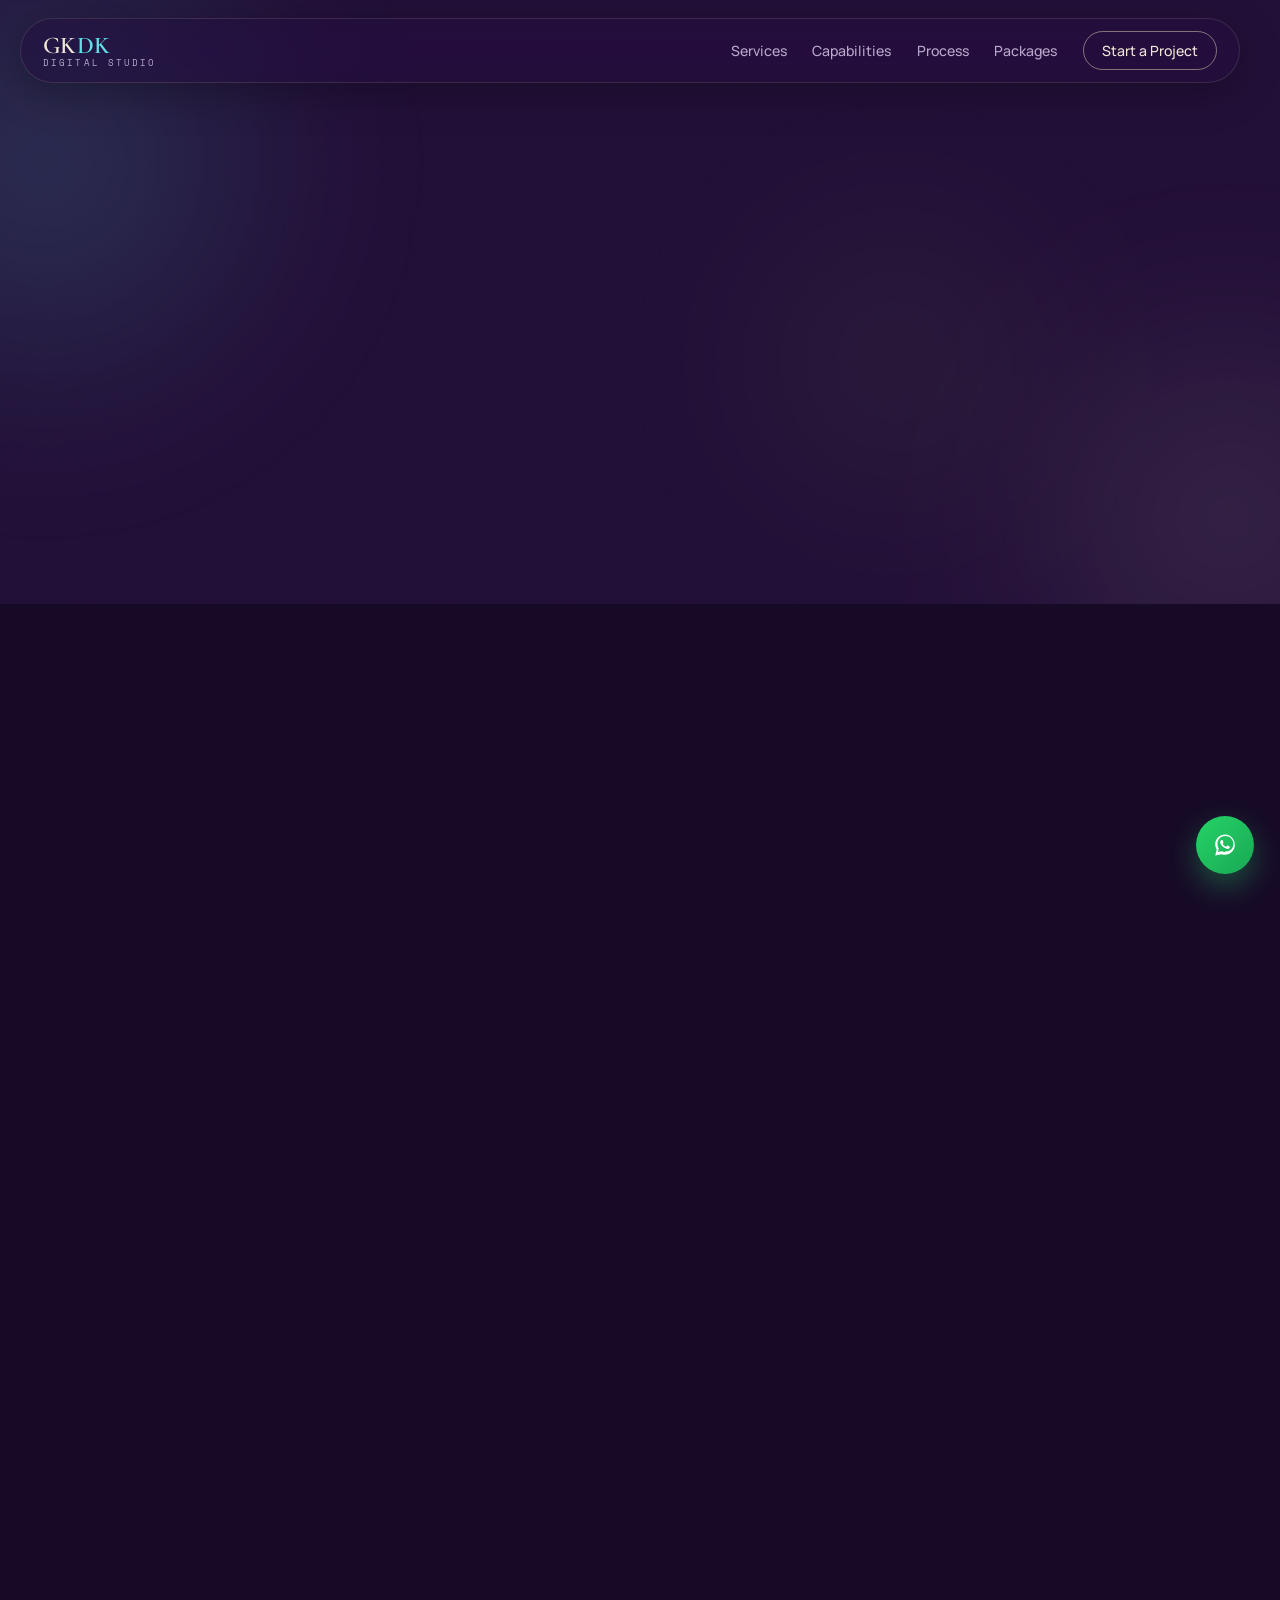
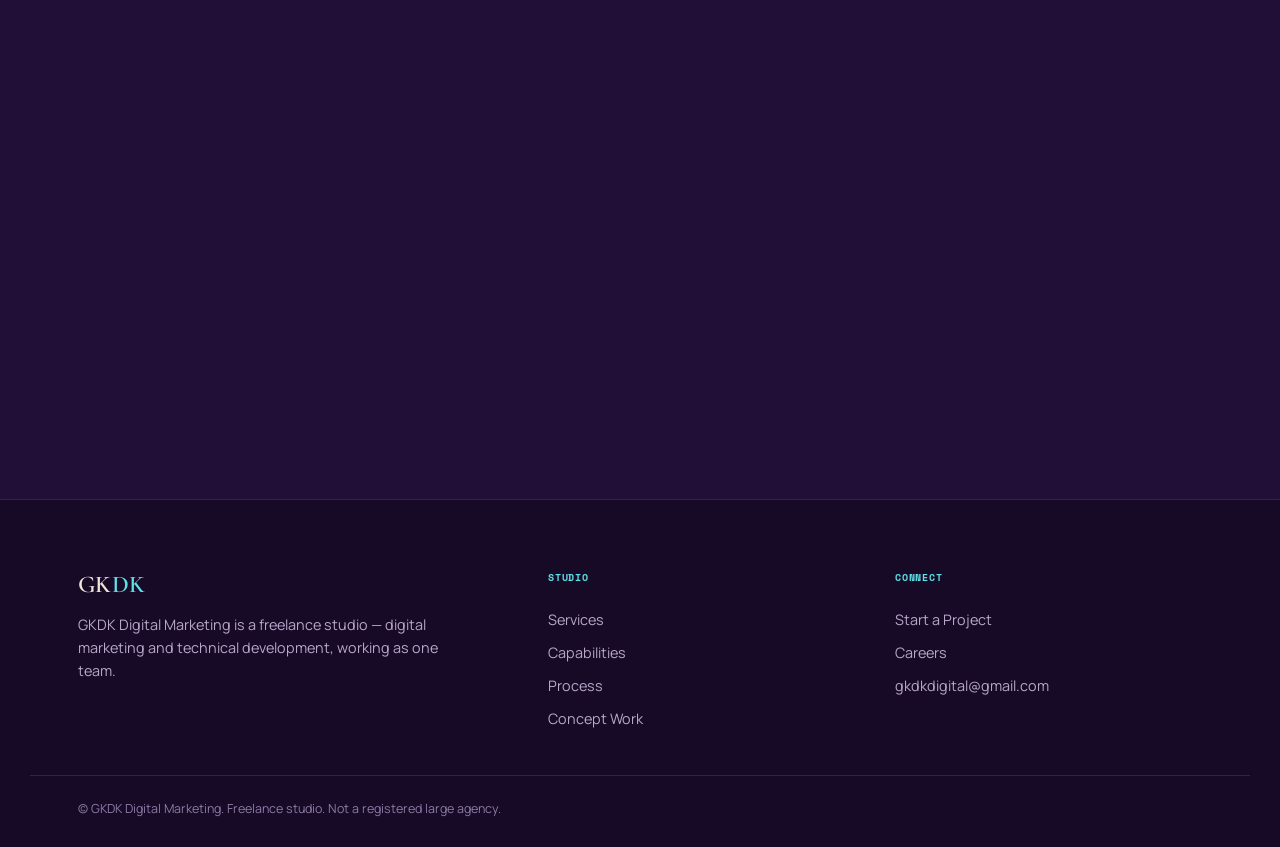
==== opportunities.html @ 2aba9e7b "Create opportunities.html" ====
<!DOCTYPE html>
<html lang="en">
<head>
<meta charset="UTF-8">
<meta name="viewport" content="width=device-width, initial-scale=1.0">
<title>Careers Page - GKDK Digital Marketing</title>
<meta name="description" content="Open collaborations at GKDK Digital Marketing — a small freelance studio working across digital marketing, web development and mobile app creation.">
<link rel="preconnect" href="https://fonts.googleapis.com">
<link rel="preconnect" href="https://fonts.gstatic.com" crossorigin>
<link href="https://fonts.googleapis.com/css2?family=Cormorant+Garamond:ital,wght@0,400;0,500;0,600;1,500&family=Manrope:wght@400;500;600;700;800&family=Space+Mono:wght@400;700&display=swap" rel="stylesheet">
<link rel="stylesheet" href="./styles.css">
</head>
<body>

<div class="noise-layer" aria-hidden="true"></div>
<div class="mouse-glow" id="mouseGlow" aria-hidden="true"></div>

<!-- ============ HEADER / NAV ============ -->
<header class="site-header" id="siteHeader">
  <nav class="navbar glass" aria-label="Primary">
    <a href="../index.html" class="brand">
      <span class="brand-mark">GK<span class="brand-mark-accent">DK</span></span>
      <span class="brand-sub">DIGITAL STUDIO</span>
    </a>

    <button class="nav-toggle" id="navToggle" aria-expanded="false" aria-controls="navMenu" aria-label="Toggle menu">
      <span></span><span></span><span></span>
    </button>

    <div class="nav-menu" id="navMenu">
      <a href="C:\Users\sudha\Downloads\files\index.html#pillars" class="nav-link">Services</a>
      <a href="C:\Users\sudha\Downloads\files\index.html#matrix" class="nav-link">Capabilities</a>
      <a href="C:\Users\sudha\Downloads\files\index.html#process" class="nav-link">Process</a>
      <a href="C:\Users\sudha\Downloads\files\index.html#packages" class="nav-link">Packages</a>
      <a href="C:\Users\sudha\Downloads\files\index.html#contact" class="nav-link nav-cta">Start a Project</a>
    </div>
  </nav>
</header>

<main id="top">

  <!-- ============ CAREERS HERO ============ -->
  <section class="careers-hero">
    <div class="aurora" aria-hidden="true">
      <span class="aurora-blob a1"></span>
      <span class="aurora-blob a2"></span>
      <span class="aurora-blob a3"></span>
    </div>

    <div class="container careers-hero-inner reveal">
      <p class="eyebrow mono">CAREERS AT GKDK</p>
      <h1 class="careers-title">Build with us, <em>not for us</em>.</h1>
      <p class="careers-sub">
        GKDK is a small, two-person freelance studio — and we're looking for a few more people who care about doing good work, not job titles. Most collaborations here are freelance, remote-friendly, and project-based rather than large-team corporate roles. If that sounds like your pace, take a look below.
      </p>
      <div class="careers-tags">
        <span class="tag">Remote-friendly</span>
        <span class="tag">Freelance &amp; project-based</span>
        <span class="tag">Direct access to founders</span>
        <span class="tag">Small team, real ownership</span>
      </div>
    </div>
  </section>

  <!-- ============ OPEN ROLES ============ -->
  <section class="jobs" id="jobs">
    <div class="container">
      <div class="section-head reveal">
        <p class="eyebrow mono">OPEN ROLES</p>
        <h2 class="section-title">Current opportunities.</h2>
        <p class="section-desc">These are collaborations we're actively open to right now. Roles are flexible in scope — tell us where you're strongest when you apply.</p>
      </div>

      <div class="job-grid">

        <article class="job-card card-spotlight reveal">
          <div class="job-card-head">
            <h3>Digital Marketing Executive</h3>
            <span class="job-badge mono">FREELANCE · REMOTE</span>
          </div>
          <p class="job-desc">Support client campaigns across social, search and content — helping local businesses build visibility and generate enquiries.</p>
          <ul class="job-resp">
            <li>Plan and schedule social content calendars</li>
            <li>Assist with Meta &amp; Google ad campaign setup</li>
            <li>Track performance and report on key metrics</li>
            <li>Coordinate with the dev side on landing pages</li>
          </ul>
          <a href="https://forms.gle/FxfsfLztvwQ5PxLY8" target="_blank" rel="noopener" class="btn btn-primary job-apply">Apply Now</a>
        </article>

        <article class="job-card card-spotlight reveal" style="--delay:60ms">
          <div class="job-card-head">
            <h3>Performance Ads Specialist</h3>
            <span class="job-badge mono">FREELANCE · PART-TIME</span>
          </div>
          <p class="job-desc">Own paid acquisition for client projects — Meta and Google Ads — with a focus on cost-efficient, enquiry-driven results.</p>
          <ul class="job-resp">
            <li>Build and optimize ad campaigns end to end</li>
            <li>Manage budgets and bidding strategy</li>
            <li>A/B test creatives and audiences</li>
            <li>Report performance in plain, honest terms</li>
          </ul>
          <a href="https://forms.gle/FxfsfLztvwQ5PxLY8" target="_blank" rel="noopener" class="btn btn-primary job-apply">Apply Now</a>
        </article>

        <article class="job-card card-spotlight reveal" style="--delay:120ms">
          <div class="job-card-head">
            <h3>SEO Specialist</h3>
            <span class="job-badge mono">FREELANCE · REMOTE</span>
          </div>
          <p class="job-desc">Help client websites get found — technical SEO, on-page structure and local search visibility for small businesses.</p>
          <ul class="job-resp">
            <li>Run technical &amp; on-page SEO audits</li>
            <li>Keyword research and content mapping</li>
            <li>Local SEO &amp; Google Business optimization</li>
            <li>Work with devs to fix technical SEO issues</li>
          </ul>
          <a href="https://forms.gle/FxfsfLztvwQ5PxLY8" target="_blank" rel="noopener" class="btn btn-primary job-apply">Apply Now</a>
        </article>

        <article class="job-card card-spotlight reveal">
          <div class="job-card-head">
            <h3>Content &amp; Copywriter</h3>
            <span class="job-badge mono">FREELANCE · PROJECT-BASED</span>
          </div>
          <p class="job-desc">Write website copy, ad copy and social content that sounds like a real business, not a template.</p>
          <ul class="job-resp">
            <li>Draft website and landing page copy</li>
            <li>Write ad and social captions</li>
            <li>Adapt tone across different client brands</li>
            <li>Collaborate on messaging and positioning</li>
          </ul>
          <a href="https://forms.gle/FxfsfLztvwQ5PxLY8" target="_blank" rel="noopener" class="btn btn-primary job-apply">Apply Now</a>
        </article>

        <article class="job-card card-spotlight reveal" style="--delay:60ms">
          <div class="job-card-head">
            <h3>Frontend Developer</h3>
            <span class="job-badge mono">FREELANCE · REMOTE</span>
          </div>
          <p class="job-desc">Build clean, fast, well-structured interfaces for client websites and web apps — from static sites to React-based builds.</p>
          <ul class="job-resp">
            <li>Build responsive UI in HTML, CSS &amp; JavaScript</li>
            <li>Work with React on larger web-app projects</li>
            <li>Turn design direction into pixel-accurate builds</li>
            <li>Optimize for performance and accessibility</li>
          </ul>
          <a href="https://forms.gle/FxfsfLztvwQ5PxLY8" target="_blank" rel="noopener" class="btn btn-primary job-apply">Apply Now</a>
        </article>

        <article class="job-card card-spotlight reveal" style="--delay:120ms">
          <div class="job-card-head">
            <h3>Backend Developer</h3>
            <span class="job-badge mono">FREELANCE · REMOTE</span>
          </div>
          <p class="job-desc">Build the systems behind client web apps — APIs, databases and the logic that makes a site more than a brochure.</p>
          <ul class="job-resp">
            <li>Design and build REST APIs (Node.js)</li>
            <li>Model and manage databases</li>
            <li>Implement authentication &amp; admin panels</li>
            <li>Integrate third-party services</li>
          </ul>
          <a href="https://forms.gle/FxfsfLztvwQ5PxLY8" target="_blank" rel="noopener" class="btn btn-primary job-apply">Apply Now</a>
        </article>

        <article class="job-card card-spotlight reveal">
          <div class="job-card-head">
            <h3>Mobile App Developer</h3>
            <span class="job-badge mono">FREELANCE · PROJECT-BASED</span>
          </div>
          <p class="job-desc">Build Android and cross-platform mobile apps for client projects — booking, ordering and service-based apps.</p>
          <ul class="job-resp">
            <li>Build cross-platform or native Android apps</li>
            <li>Implement clean, minimal-tap UI flows</li>
            <li>Integrate backend APIs into mobile apps</li>
            <li>Prepare builds for Play Store submission</li>
          </ul>
          <a href="https://forms.gle/FxfsfLztvwQ5PxLY8" target="_blank" rel="noopener" class="btn btn-primary job-apply">Apply Now</a>
        </article>

        <article class="job-card card-spotlight reveal" style="--delay:60ms">
          <div class="job-card-head">
            <h3>UI/UX Designer</h3>
            <span class="job-badge mono">FREELANCE · REMOTE</span>
          </div>
          <p class="job-desc">Shape the look and feel of client websites, web apps and mobile apps before a single line of production code is written.</p>
          <ul class="job-resp">
            <li>Design wireframes and high-fidelity UI</li>
            <li>Build simple design systems per client</li>
            <li>Design for web and mobile consistently</li>
            <li>Hand off clean, dev-ready designs</li>
          </ul>
          <a href="https://forms.gle/FxfsfLztvwQ5PxLY8" target="_blank" rel="noopener" class="btn btn-primary job-apply">Apply Now</a>
        </article>

        <article class="job-card card-spotlight reveal" style="--delay:120ms">
          <div class="job-card-head">
            <h3>Video &amp; Reels Editor</h3>
            <span class="job-badge mono">FREELANCE · PART-TIME</span>
          </div>
          <p class="job-desc">Edit short-form video content for client social pages — reels, ad creatives and promotional clips.</p>
          <ul class="job-resp">
            <li>Edit short-form video for social &amp; ads</li>
            <li>Add captions, motion text and pacing</li>
            <li>Work from raw footage or stock assets</li>
            <li>Turn around edits on a project timeline</li>
          </ul>
          <a href="https://forms.gle/FxfsfLztvwQ5PxLY8" target="_blank" rel="noopener" class="btn btn-primary job-apply">Apply Now</a>
        </article>

        <article class="job-card card-spotlight reveal">
          <div class="job-card-head">
            <h3>General Collaborator / Intern</h3>
            <span class="job-badge mono">INTERNSHIP · FLEXIBLE</span>
          </div>
          <p class="job-desc">Not sure exactly where you fit? If you're early in your career and want real project exposure across marketing or development, we're open to a conversation.</p>
          <ul class="job-resp">
            <li>Assist across marketing or dev tasks</li>
            <li>Learn the full project lifecycle, start to launch</li>
            <li>Direct mentorship from both founders</li>
            <li>Flexible hours around your availability</li>
          </ul>
          <a href="https://forms.gle/FxfsfLztvwQ5PxLY8" target="_blank" rel="noopener" class="btn btn-primary job-apply">Apply Now</a>
        </article>

      </div>
    </div>
  </section>

  <!-- ============ WHY GKDK ============ -->
  <section class="why-gkdk">
    <div class="container why-gkdk-inner reveal">
      <p class="eyebrow mono">WHY WORK WITH US</p>
      <h2 class="section-title">No layers, no politics — just the work.</h2>
      <div class="why-grid">
        <div class="why-item">
          <span class="why-num mono">01</span>
          <p>You'll work directly with the two people who run GKDK — not a manager relaying feedback from someone else.</p>
        </div>
        <div class="why-item">
          <span class="why-num mono">02</span>
          <p>We're small and selective by choice, so every collaborator gets real ownership over their part of a project.</p>
        </div>
        <div class="why-item">
          <span class="why-num mono">03</span>
          <p>Most roles are freelance and remote-friendly — work around your schedule, not a fixed desk.</p>
        </div>
      </div>
    </div>
  </section>

</main>

<!-- ============ FOOTER ============ -->
<footer class="site-footer">
  <div class="container footer-grid">
    <div class="footer-brand">
      <span class="brand-mark">GK<span class="brand-mark-accent">DK</span></span>
      <p>GKDK Digital Marketing is a freelance studio — digital marketing and technical development, working as one team.</p>
    </div>
    <div class="footer-links">
      <h4 class="mono">STUDIO</h4>
      <a href="C:\Users\sudha\Downloads\files\index.html#pillars">Services</a>
      <a href="C:\Users\sudha\Downloads\files\index.html#matrix">Capabilities</a>
      <a href="C:\Users\sudha\Downloads\files\index.html#process">Process</a>
      <a href="C:\Users\sudha\Downloads\files\index.html#concept">Concept Work</a>
    </div>
    <div class="footer-links">
      <h4 class="mono">CONNECT</h4>
      <a href="C:\Users\sudha\Downloads\files\index.html#contact">Start a Project</a>
      <a href="opportunities.html">Careers</a>
      <a href="mailto:gkdkdigital@gmail.com">gkdkdigital@gmail.com</a>
    </div>
  </div>
  <div class="container footer-bottom">
    <p>© <span id="year"></span> GKDK Digital Marketing. Freelance studio. Not a registered large agency.</p>
  </div>
</footer>

<!-- ============ FLOATING WHATSAPP BUTTON ============ -->
<a href="https://wa.me/917708707423?text=Hi%20GKDK%2C%20I%27d%20like%20to%20ask%20about%20a%20role."
   class="whatsapp-float" target="_blank" rel="noopener" aria-label="Chat on WhatsApp">
  <svg viewBox="0 0 32 32" width="26" height="26" aria-hidden="true">
    <path fill="currentColor" d="M16.02 3C9.4 3 4 8.36 4 14.94c0 2.35.66 4.53 1.8 6.4L4 29l7.86-1.75a12.1 12.1 0 0 0 4.16.74h.01c6.62 0 12.02-5.36 12.02-11.95C28.05 8.36 22.65 3 16.02 3zm0 21.8c-1.34 0-2.65-.34-3.8-.98l-.27-.16-4.66 1.04 1.05-4.53-.18-.28a9.7 9.7 0 0 1-1.5-5.15c0-5.36 4.4-9.72 9.83-9.72 5.42 0 9.83 4.36 9.83 9.72 0 5.37-4.41 9.72-9.9 9.06z"/>
    <path fill="currentColor" d="M21.2 17.53c-.29-.15-1.7-.83-1.96-.93-.26-.1-.45-.15-.64.15-.19.29-.74.93-.9 1.12-.17.19-.33.21-.62.07-.29-.15-1.22-.45-2.32-1.43-.86-.76-1.44-1.71-1.61-2-.17-.29-.02-.45.13-.6.13-.13.29-.34.44-.51.15-.17.19-.29.29-.48.1-.19.05-.36-.02-.51-.07-.15-.64-1.54-.88-2.11-.23-.55-.47-.48-.64-.49h-.55c-.19 0-.51.07-.78.36-.26.29-1.02 1-1.02 2.44s1.05 2.83 1.2 3.03c.15.19 2.06 3.15 5 4.42.7.3 1.25.48 1.68.62.7.22 1.34.19 1.84.11.56-.08 1.7-.7 1.94-1.37.24-.67.24-1.25.17-1.37-.07-.12-.26-.19-.55-.34z"/>
  </svg>
</a>

<script src="C:\Users\sudha\Downloads\files\script.js"></script>
</body>
</html>
---- styles.css ----
/* ============================================================
   GKDK DIGITAL MARKETING — DESIGN TOKENS
   Base:   Haiti navy   #220F38
   Accent: White-gold   #D9C4A9
   Signal: Cyan / Lime  — used sparingly for technical emphasis
   Type:   Cormorant Garamond (display) / Manrope (body) / Space Mono (labels)
   ============================================================ */

:root{
  --navy:        #220F38;
  --navy-deep:   #170A27;
  --navy-raise:  #2C1548;
  --navy-line:   rgba(217, 196, 169, 0.14);

  --gold:        #D9C4A9;
  --gold-soft:   #EFE6D8;
  --gold-dim:    rgba(217, 196, 169, 0.55);

  --cyan:        #5FE1E8;
  --lime:        #C6F24E;

  --ink:         #F3EEF5;
  --muted:       #B7A8C9;
  --muted-dim:   #8b7ba3;

  --font-display: 'Cormorant Garamond', 'Times New Roman', serif;
  --font-body: 'Manrope', -apple-system, sans-serif;
  --font-mono: 'Space Mono', 'Courier New', monospace;

  --container: 1220px;
  --radius: 14px;
  --ease: cubic-bezier(.22,1,.36,1);
}

*,*::before,*::after{ box-sizing: border-box; }
html{ scroll-behavior: smooth; }

html,body{
  margin:0;
  padding:0;
  background: var(--navy);
  color: var(--ink);
  font-family: var(--font-body);
  overflow-x: hidden;
  -webkit-font-smoothing: antialiased;
}

body{ position: relative; }

::selection{ background: var(--gold); color: var(--navy-deep); }

a{ color: inherit; text-decoration: none; }
ul{ list-style: none; margin:0; padding:0; }
img{ max-width:100%; display:block; }

.mono{ font-family: var(--font-mono); letter-spacing: 0.08em; }

.container{
  max-width: var(--container);
  margin: 0 auto;
  padding: 0 clamp(20px, 5vw, 48px);
}

:focus-visible{
  outline: 2px solid var(--cyan);
  outline-offset: 3px;
}

@media (prefers-reduced-motion: reduce){
  *{ animation-duration: 0.001ms !important; animation-iteration-count: 1 !important; transition-duration: 0.001ms !important; scroll-behavior: auto !important; }
}

/* ============================================================
   AMBIENT LAYERS — noise + mouse glow
   ============================================================ */

.noise-layer{
  position: fixed; inset: 0;
  z-index: 2;
  pointer-events: none;
  opacity: 0.045;
  mix-blend-mode: overlay;
  background-image: url("data:image/svg+xml;utf8,<svg xmlns='http://www.w3.org/2000/svg' width='120' height='120'><filter id='n'><feTurbulence type='fractalNoise' baseFrequency='0.9' numOctaves='2' stitchTiles='stitch'/></filter><rect width='100%25' height='100%25' filter='url(%23n)'/></svg>");
  background-repeat: repeat;
}

.mouse-glow{
  position: fixed;
  top: 0; left: 0;
  width: 560px; height: 560px;
  border-radius: 50%;
  pointer-events: none;
  z-index: 1;
  transform: translate(-50%,-50%);
  background: radial-gradient(circle, rgba(217,196,169,0.10) 0%, rgba(95,225,232,0.05) 45%, transparent 72%);
  transition: opacity .4s ease;
  opacity: 0;
}
.mouse-glow.active{ opacity: 1; }

/* ============================================================
   SCROLL REVEAL
   ============================================================ */

.reveal{
  opacity: 0;
  transform: translateY(28px);
  transition: opacity .9s var(--ease), transform .9s var(--ease);
  transition-delay: var(--delay, 0ms);
}
.reveal.is-visible{
  opacity: 1;
  transform: translateY(0);
}

/* ============================================================
   HEADER / NAV
   ============================================================ */

.site-header{
  position: fixed;
  top: 0; left: 0; right: 0;
  z-index: 100;
  padding: 18px 0;
  transition: padding .3s var(--ease);
}

.navbar{
  max-width: var(--container);
  margin: 0 auto;
  display: flex;
  align-items: center;
  justify-content: space-between;
  padding: 12px 22px;
  border-radius: 999px;
  width: calc(100% - 40px);
  margin-left: 20px; margin-right: 20px;
}

.glass{
  background: rgba(34, 15, 56, 0.55);
  backdrop-filter: blur(18px) saturate(140%);
  -webkit-backdrop-filter: blur(18px) saturate(140%);
  border: 1px solid var(--navy-line);
  box-shadow: 0 10px 40px rgba(0,0,0,0.28);
}

.site-header.scrolled .glass{
  background: rgba(23, 10, 39, 0.78);
}

.brand{ display: flex; flex-direction: column; line-height: 1.05; }
.brand-mark{
  font-family: var(--font-display);
  font-size: 1.5rem;
  font-weight: 600;
  letter-spacing: 0.02em;
  color: var(--gold-soft);
}
.brand-mark-accent{ color: var(--cyan); }
.brand-sub{
  font-family: var(--font-mono);
  font-size: 0.55rem;
  letter-spacing: 0.24em;
  color: var(--muted);
}

.nav-menu{
  display: flex;
  align-items: center;
  gap: clamp(18px, 2vw, 32px);
}

.nav-link{
  font-size: 0.88rem;
  font-weight: 500;
  color: var(--muted);
  position: relative;
  transition: color .25s ease;
}
.nav-link::after{
  content: '';
  position: absolute;
  left: 0; bottom: -6px;
  height: 1px; width: 0;
  background: var(--gold);
  transition: width .3s var(--ease);
}
.nav-link:hover{ color: var(--ink); }
.nav-link:hover::after{ width: 100%; }

.nav-cta{
  padding: 9px 18px;
  border-radius: 999px;
  border: 1px solid var(--gold-dim);
  color: var(--gold-soft);
}
.nav-cta::after{ display:none; }
.nav-cta:hover{
  background: var(--gold);
  color: var(--navy-deep);
  border-color: var(--gold);
}

.nav-toggle{
  display: none;
  flex-direction: column;
  gap: 5px;
  background: none;
  border: none;
  cursor: pointer;
  padding: 6px;
}
.nav-toggle span{
  width: 22px; height: 2px;
  background: var(--gold-soft);
  border-radius: 2px;
  transition: transform .3s ease, opacity .3s ease;
}

/* ============================================================
   HERO
   ============================================================ */

.hero{
  position: relative;
  min-height: 100vh;
  display: flex;
  flex-direction: column;
  justify-content: center;
  padding: 160px 0 80px;
  overflow: hidden;
}

.aurora{
  position: absolute; inset: -10%;
  z-index: 0;
  pointer-events: none;
}
.aurora-blob{
  position: absolute;
  border-radius: 50%;
  filter: blur(90px);
  opacity: 0.55;
  animation: drift 22s ease-in-out infinite alternate;
}
.a1{
  width: 46vw; height: 46vw;
  top: -10%; left: -8%;
  background: radial-gradient(circle, rgba(95,225,232,0.35), transparent 70%);
}
.a2{
  width: 40vw; height: 40vw;
  bottom: -15%; right: -5%;
  background: radial-gradient(circle, rgba(217,196,169,0.28), transparent 70%);
  animation-delay: -8s;
}
.a3{
  width: 32vw; height: 32vw;
  top: 30%; right: 20%;
  background: radial-gradient(circle, rgba(198,242,78,0.14), transparent 70%);
  animation-delay: -14s;
}

@keyframes drift{
  0%{ transform: translate(0,0) scale(1); }
  100%{ transform: translate(4%, 6%) scale(1.08); }
}

.hero-inner{
  position: relative;
  z-index: 2;
  display: grid;
  grid-template-columns: 1.1fr 0.9fr;
  gap: clamp(30px, 5vw, 70px);
  align-items: center;
}

.eyebrow{
  font-size: 0.72rem;
  color: var(--cyan);
  margin: 0 0 18px;
}

.hero-title{
  font-family: var(--font-display);
  font-weight: 500;
  font-size: clamp(2.6rem, 5.4vw, 4.6rem);
  line-height: 1.06;
  letter-spacing: -0.01em;
  margin: 0 0 26px;
  color: var(--ink);
}
.hero-title em{
  font-style: italic;
  color: var(--gold);
}

.hero-sub{
  font-size: clamp(1rem, 1.2vw, 1.15rem);
  line-height: 1.65;
  color: var(--muted);
  max-width: 52ch;
  margin: 0 0 34px;
}

.hero-actions{
  display: flex;
  flex-wrap: wrap;
  gap: 16px;
  margin-bottom: 26px;
}

.hero-note{
  font-size: 0.7rem;
  color: var(--muted-dim);
  letter-spacing: 0.05em;
}

/* Buttons */
.btn{
  display: inline-flex;
  align-items: center;
  justify-content: center;
  padding: 15px 30px;
  border-radius: 999px;
  font-weight: 600;
  font-size: 0.92rem;
  transition: transform .3s var(--ease), box-shadow .3s var(--ease), background .3s ease, color .3s ease, border-color .3s ease;
  border: 1px solid transparent;
  cursor: pointer;
}
.btn-primary{
  background: linear-gradient(135deg, var(--gold), #c9ad86);
  color: var(--navy-deep);
  box-shadow: 0 10px 30px rgba(217,196,169,0.18);
}
.btn-primary:hover{
  transform: translateY(-2px);
  box-shadow: 0 14px 36px rgba(217,196,169,0.3);
}
.btn-ghost{
  background: transparent;
  color: var(--ink);
  border-color: var(--navy-line);
}
.btn-ghost:hover{
  border-color: var(--cyan);
  color: var(--cyan);
  transform: translateY(-2px);
}
.btn-outline{
  background: transparent;
  color: var(--gold-soft);
  border-color: var(--gold-dim);
  width: 100%;
}
.btn-outline:hover{
  background: var(--gold);
  color: var(--navy-deep);
  border-color: var(--gold);
}
.btn-block{ width: 100%; }

/* Floating dashboard visual */
.hero-visual{ position: relative; }

.dash-panel{
  background: linear-gradient(160deg, rgba(44,21,72,0.9), rgba(23,10,39,0.9));
  border: 1px solid var(--navy-line);
  border-radius: var(--radius);
  padding: 22px 24px 26px;
  backdrop-filter: blur(10px);
  -webkit-backdrop-filter: blur(10px);
  box-shadow: 0 30px 70px rgba(0,0,0,0.45), 0 0 0 1px rgba(217,196,169,0.05);
  animation: floaty 6s ease-in-out infinite;
  max-width: 420px;
  margin-left: auto;
}

@keyframes floaty{
  0%,100%{ transform: translateY(0px) rotate(0.2deg); }
  50%{ transform: translateY(-14px) rotate(-0.2deg); }
}

.dash-head{
  display: flex;
  align-items: center;
  gap: 8px;
  margin-bottom: 18px;
  padding-bottom: 14px;
  border-bottom: 1px solid var(--navy-line);
}
.dash-dot{
  width: 8px; height: 8px;
  border-radius: 50%;
  background: var(--navy-line);
}
.dash-dot:nth-child(1){ background: #e0605f; }
.dash-dot:nth-child(2){ background: var(--gold); }
.dash-dot:nth-child(3){ background: var(--lime); }
.dash-title{
  margin-left: 8px;
  font-size: 0.68rem;
  color: var(--muted);
}

.dash-row{
  display: flex;
  justify-content: space-between;
  align-items: baseline;
  gap: 14px;
  padding: 9px 0;
  border-bottom: 1px dashed rgba(217,196,169,0.1);
}
.dash-row:last-of-type{ border-bottom: none; }
.dash-label{
  font-size: 0.62rem;
  color: var(--cyan);
  white-space: nowrap;
}
.dash-value{
  font-size: 0.78rem;
  color: var(--ink);
  text-align: right;
}

.pulse-dot{
  display: inline-block;
  width: 7px; height: 7px;
  border-radius: 50%;
  background: var(--lime);
  margin-right: 6px;
  box-shadow: 0 0 0 0 rgba(198,242,78,0.6);
  animation: pulse 2s infinite;
}
@keyframes pulse{
  0%{ box-shadow: 0 0 0 0 rgba(198,242,78,0.5); }
  70%{ box-shadow: 0 0 0 8px rgba(198,242,78,0); }
  100%{ box-shadow: 0 0 0 0 rgba(198,242,78,0); }
}

.dash-graph{ margin: 16px 0 10px; }
.dash-graph svg{ width: 100%; height: 60px; display:block; }
.graph-line{
  fill: none;
  stroke: var(--gold);
  stroke-width: 1.6;
  stroke-linecap: round;
  stroke-linejoin: round;
  filter: drop-shadow(0 0 6px rgba(217,196,169,0.4));
}

.dash-foot{
  font-size: 0.6rem;
  color: var(--muted-dim);
  letter-spacing: 0.1em;
  padding-top: 10px;
  border-top: 1px solid var(--navy-line);
}

.scroll-cue{
  position: absolute;
  bottom: 26px; left: 50%;
  transform: translateX(-50%);
  font-size: 0.6rem;
  color: var(--muted-dim);
  letter-spacing: 0.3em;
  z-index: 2;
}
.scroll-cue::after{
  content: '';
  display: block;
  width: 1px; height: 26px;
  background: linear-gradient(var(--gold), transparent);
  margin: 8px auto 0;
  animation: scrollLine 1.8s ease-in-out infinite;
}
@keyframes scrollLine{
  0%{ transform: scaleY(0); transform-origin: top; opacity: 0; }
  40%{ transform: scaleY(1); transform-origin: top; opacity: 1; }
  60%{ transform: scaleY(1); transform-origin: bottom; opacity: 1; }
  100%{ transform: scaleY(0); transform-origin: bottom; opacity: 0; }
}

/* ============================================================
   SERVICE TICKER / MARQUEE
   ============================================================ */

.ticker-wrap{
  position: relative;
  z-index: 3;
  background: var(--navy-deep);
  border-top: 1px solid var(--navy-line);
  border-bottom: 1px solid var(--navy-line);
  padding: 16px 0;
  overflow: hidden;
}

.ticker-track{
  display: inline-flex;
  align-items: center;
  gap: 20px;
  white-space: nowrap;
  animation: marquee 32s linear infinite;
  font-family: var(--font-mono);
  font-size: 0.82rem;
  letter-spacing: 0.05em;
  color: var(--gold-soft);
}
.ticker-track span{ padding: 0 4px; }
.ticker-track .dot{
  color: var(--cyan);
  font-size: 0.6rem;
}

@keyframes marquee{
  from{ transform: translateX(0); }
  to{ transform: translateX(-50%); }
}

/* ============================================================
   SHARED SECTION STYLES
   ============================================================ */

section{ position: relative; z-index: 2; padding: clamp(70px, 10vw, 130px) 0; }

.section-head{ max-width: 680px; margin-bottom: 56px; }
.section-title{
  font-family: var(--font-display);
  font-weight: 500;
  font-size: clamp(2rem, 3.6vw, 3rem);
  line-height: 1.14;
  margin: 0 0 16px;
  color: var(--ink);
}
.section-desc{
  color: var(--muted);
  font-size: 1.02rem;
  line-height: 1.6;
  max-width: 60ch;
}

/* ============================================================
   ABOUT / POSITIONING
   ============================================================ */

.about{ background: var(--navy-deep); }
.about-grid{
  display: grid;
  grid-template-columns: 0.8fr 1.2fr;
  gap: clamp(30px, 6vw, 80px);
  align-items: start;
}
.about-label{ position: sticky; top: 120px; }

.lead{
  font-size: 1.15rem;
  line-height: 1.7;
  color: var(--ink);
  margin-top: 0;
}
.about-body p{ line-height: 1.75; color: var(--muted); }

.about-tags{
  display: flex;
  flex-wrap: wrap;
  gap: 10px;
  margin-top: 28px;
}
.tag{
  font-family: var(--font-mono);
  font-size: 0.68rem;
  letter-spacing: 0.05em;
  padding: 8px 14px;
  border: 1px solid var(--navy-line);
  border-radius: 999px;
  color: var(--gold-soft);
}

/* ============================================================
   PILLARS
   ============================================================ */

.pillar-grid{
  display: grid;
  grid-template-columns: repeat(3, 1fr);
  gap: 26px;
}

.pillar-card{
  position: relative;
  padding: 34px 30px 32px;
  border-radius: var(--radius);
  border: 1px solid var(--navy-line);
  background: linear-gradient(160deg, rgba(44,21,72,0.5), rgba(34,15,56,0.2));
  overflow: hidden;
  transition: transform .4s var(--ease), border-color .4s ease;
}
.pillar-card:hover{
  transform: translateY(-6px);
  border-color: var(--gold-dim);
}

.pillar-glyph{
  width: 44px; height: 44px;
  color: var(--cyan);
  margin-bottom: 22px;
}
.pillar-glyph svg{ width: 100%; height: 100%; }

.pillar-index{
  display: block;
  font-size: 0.62rem;
  color: var(--muted-dim);
  margin-bottom: 10px;
}

.pillar-card h3{
  font-family: var(--font-display);
  font-size: 1.55rem;
  font-weight: 600;
  margin: 0 0 12px;
  color: var(--gold-soft);
}
.pillar-card p{ color: var(--muted); line-height: 1.6; margin: 0 0 20px; }

.pillar-list li{
  font-size: 0.88rem;
  color: var(--ink);
  padding: 9px 0;
  border-top: 1px solid var(--navy-line);
  display: flex;
  align-items: center;
  gap: 8px;
}
.pillar-list li::before{
  content: '';
  width: 5px; height: 5px;
  border-radius: 50%;
  background: var(--lime);
  flex-shrink: 0;
}

/* Card spotlight hover effect (mouse-tracked) */
.card-spotlight{ position: relative; }
.card-spotlight::before{
  content: '';
  position: absolute;
  inset: 0;
  border-radius: inherit;
  background: radial-gradient(280px circle at var(--mx,50%) var(--my,50%), rgba(217,196,169,0.14), transparent 60%);
  opacity: 0;
  transition: opacity .35s ease;
  pointer-events: none;
}
.card-spotlight:hover::before{ opacity: 1; }

/* ============================================================
   MATRIX
   ============================================================ */

.matrix{ background: var(--navy-deep); }

.matrix-grid{
  display: grid;
  grid-template-columns: repeat(4, 1fr);
  border: 1px solid var(--navy-line);
  border-radius: var(--radius);
  overflow: hidden;
}
.matrix-col{
  padding: 30px 26px;
  border-right: 1px solid var(--navy-line);
}
.matrix-col:last-child{ border-right: none; }
.matrix-col h4{
  font-size: 0.66rem;
  color: var(--cyan);
  margin: 0 0 18px;
  letter-spacing: 0.12em;
}
.matrix-col li{
  font-size: 0.86rem;
  color: var(--muted);
  padding: 8px 0;
  border-top: 1px solid var(--navy-line);
}
.matrix-col li:first-child{ border-top: none; }

/* ============================================================
   PROCESS
   ============================================================ */

.process-list{
  display: flex;
  flex-direction: column;
}
.process-step{
  display: grid;
  grid-template-columns: 90px 1fr;
  gap: 30px;
  padding: 28px 0;
  border-top: 1px solid var(--navy-line);
}
.process-step:last-child{ border-bottom: 1px solid var(--navy-line); }

.process-num{
  font-size: 0.95rem;
  color: var(--gold);
}
.process-body h3{
  font-family: var(--font-display);
  font-size: 1.5rem;
  margin: 0 0 8px;
  color: var(--ink);
}
.process-body p{
  color: var(--muted);
  max-width: 60ch;
  line-height: 1.65;
  margin: 0;
}

/* ============================================================
   CONCEPT WORK
   ============================================================ */

.concept{ background: var(--navy-deep); }

.concept-grid{
  display: grid;
  grid-template-columns: repeat(3, 1fr);
  gap: 26px;
}

.concept-card{
  border: 1px solid var(--navy-line);
  border-radius: var(--radius);
  overflow: hidden;
  background: rgba(44,21,72,0.3);
  transition: transform .4s var(--ease), border-color .4s ease;
}
.concept-card:hover{ transform: translateY(-6px); border-color: var(--cyan); }

.concept-thumb{
  height: 190px;
  background: linear-gradient(160deg, var(--navy-raise), var(--navy));
  padding: 16px;
  position: relative;
}
.thumb-chrome{
  display: flex;
  gap: 5px;
  margin-bottom: 14px;
}
.thumb-chrome::before, .thumb-chrome::after{
  content:'';
  width: 6px; height: 6px;
  border-radius: 50%;
  background: var(--navy-line);
}
.thumb-body{ padding: 4px; }
.thumb-line{
  height: 8px;
  border-radius: 4px;
  background: rgba(217,196,169,0.18);
  margin-bottom: 10px;
}
.w60{ width: 60%; }
.w80{ width: 80%; }
.w40{ width: 40%; }
.thumb-block{
  height: 62px;
  border-radius: 8px;
  background: linear-gradient(120deg, rgba(95,225,232,0.18), rgba(217,196,169,0.14));
  border: 1px solid var(--navy-line);
}
.thumb-grid{
  display: grid;
  grid-template-columns: repeat(2, 1fr);
  gap: 8px;
  margin-bottom: 12px;
}
.thumb-grid span{
  height: 34px;
  border-radius: 6px;
  background: rgba(198,242,78,0.12);
  border: 1px solid var(--navy-line);
}
.thumb-phone{
  width: 60px; height: 110px;
  margin: 0 auto;
  border-radius: 12px;
  border: 2px solid rgba(217,196,169,0.35);
  background: linear-gradient(160deg, rgba(95,225,232,0.15), rgba(217,196,169,0.08));
}

.concept-badge{
  display: inline-block;
  font-size: 0.56rem;
  color: var(--navy-deep);
  background: var(--gold);
  padding: 5px 12px;
  border-radius: 999px;
  margin: 18px 22px 0;
}

.concept-card h3{
  font-family: var(--font-display);
  font-size: 1.3rem;
  margin: 14px 22px 8px;
  color: var(--gold-soft);
}
.concept-card p{
  margin: 0 22px 22px;
  color: var(--muted);
  font-size: 0.9rem;
  line-height: 1.6;
}

/* ============================================================
   PACKAGES
   ============================================================ */

.package-grid{
  display: grid;
  grid-template-columns: repeat(3, 1fr);
  gap: 26px;
  align-items: stretch;
}

.package-card{
  position: relative;
  border: 1px solid var(--navy-line);
  border-radius: var(--radius);
  padding: 36px 30px;
  display: flex;
  flex-direction: column;
  background: rgba(44,21,72,0.3);
  transition: transform .4s var(--ease), border-color .4s ease;
}
.package-card:hover{ transform: translateY(-6px); }

.package-card--highlight{
  border-color: var(--gold);
  background: linear-gradient(160deg, rgba(217,196,169,0.1), rgba(44,21,72,0.4));
}

.package-flag{
  position: absolute;
  top: -12px; left: 30px;
  background: var(--gold);
  color: var(--navy-deep);
  font-size: 0.6rem;
  padding: 5px 12px;
  border-radius: 999px;
}

.package-card h3{
  font-family: var(--font-display);
  font-size: 1.7rem;
  margin: 6px 0 6px;
  color: var(--gold-soft);
}
.package-tag{
  font-size: 0.62rem;
  color: var(--cyan);
  margin: 0 0 22px;
}
.package-list{ flex: 1; margin-bottom: 26px; }
.package-list li{
  font-size: 0.9rem;
  color: var(--ink);
  padding: 10px 0;
  border-top: 1px solid var(--navy-line);
}
.package-list li:first-child{ border-top: none; }

/* ============================================================
   CONTACT
   ============================================================ */

.contact-grid{
  display: grid;
  grid-template-columns: 0.9fr 1.1fr;
  gap: clamp(30px, 6vw, 70px);
  align-items: start;
}

.contact-direct{
  margin-top: 34px;
  padding-top: 20px;
  border-top: 1px solid var(--navy-line);
}
.contact-direct p{ color: var(--muted-dim); font-size: 0.66rem; margin: 0 0 8px; }
.contact-direct a{
  font-size: 1.1rem;
  color: var(--gold);
  border-bottom: 1px solid var(--gold-dim);
  padding-bottom: 2px;
}

.contact-form{
  background: rgba(44,21,72,0.4);
  border: 1px solid var(--navy-line);
  border-radius: var(--radius);
  padding: 34px;
}

.form-row{
  margin-bottom: 20px;
  display: flex;
  flex-direction: column;
  gap: 8px;
}
.form-row label{
  font-size: 0.72rem;
  color: var(--muted);
  font-family: var(--font-mono);
  letter-spacing: 0.04em;
}
.form-row input,
.form-row select,
.form-row textarea{
  background: rgba(23,10,39,0.6);
  border: 1px solid var(--navy-line);
  border-radius: 8px;
  padding: 13px 14px;
  color: var(--ink);
  font-family: var(--font-body);
  font-size: 0.94rem;
  transition: border-color .25s ease;
  resize: vertical;
}
.form-row input:focus,
.form-row select:focus,
.form-row textarea:focus{
  border-color: var(--cyan);
  outline: none;
}
.form-row input::placeholder,
.form-row textarea::placeholder{ color: var(--muted-dim); }

.form-note{
  margin-top: 14px;
  font-size: 0.62rem;
  color: var(--muted-dim);
  text-align: center;
}

/* ============================================================
   FOOTER
   ============================================================ */

.site-footer{
  background: var(--navy-deep);
  border-top: 1px solid var(--navy-line);
  padding: 70px 0 30px;
}

.footer-grid{
  display: grid;
  grid-template-columns: 1.4fr 1fr 1fr;
  gap: 40px;
  padding-bottom: 40px;
}

.footer-brand p{
  color: var(--muted);
  max-width: 40ch;
  margin-top: 14px;
  line-height: 1.6;
  font-size: 0.9rem;
}

.footer-links h4{
  font-size: 0.64rem;
  color: var(--cyan);
  margin: 0 0 18px;
}
.footer-links a{
  display: block;
  color: var(--muted);
  padding: 7px 0;
  font-size: 0.9rem;
  transition: color .25s ease;
}
.footer-links a:hover{ color: var(--gold-soft); }

.footer-bottom{
  padding-top: 24px;
  border-top: 1px solid var(--navy-line);
}
.footer-bottom p{
  font-size: 0.78rem;
  color: var(--muted-dim);
  margin: 0;
}

/* ============================================================
   FLOATING WHATSAPP
   ============================================================ */

.whatsapp-float{
  position: fixed;
  bottom: 26px; right: 26px;
  width: 58px; height: 58px;
  border-radius: 50%;
  background: linear-gradient(135deg, #25D366, #1aa855);
  display: flex; align-items: center; justify-content: center;
  color: #fff;
  box-shadow: 0 12px 30px rgba(37,211,102,0.35);
  z-index: 200;
  transition: transform .3s var(--ease);
}
.whatsapp-float:hover{ transform: scale(1.08); }

/* ============================================================
   RESPONSIVE
   ============================================================ */

@media (max-width: 980px){
  .hero-inner{ grid-template-columns: 1fr; }
  .hero-visual{ order: -1; }
  .dash-panel{ margin: 0 auto; }
  .about-grid{ grid-template-columns: 1fr; }
  .about-label{ position: static; }
  .pillar-grid{ grid-template-columns: 1fr; }
  .matrix-grid{ grid-template-columns: repeat(2, 1fr); }
  .matrix-col:nth-child(2){ border-right: none; }
  .matrix-col{ border-bottom: 1px solid var(--navy-line); }
  .concept-grid{ grid-template-columns: 1fr; }
  .package-grid{ grid-template-columns: 1fr; }
  .contact-grid{ grid-template-columns: 1fr; }
  .footer-grid{ grid-template-columns: 1fr; gap: 30px; }
}

@media (max-width: 720px){
  .nav-menu{
    position: fixed;
    top: 78px; left: 20px; right: 20px;
    flex-direction: column;
    align-items: stretch;
    gap: 4px;
    background: rgba(23,10,39,0.96);
    border: 1px solid var(--navy-line);
    border-radius: 16px;
    padding: 16px;
    backdrop-filter: blur(20px);
    -webkit-backdrop-filter: blur(20px);
    transform: translateY(-12px);
    opacity: 0;
    pointer-events: none;
    transition: transform .3s var(--ease), opacity .3s ease;
  }
  .nav-menu.open{
    transform: translateY(0);
    opacity: 1;
    pointer-events: auto;
  }
  .nav-link{ padding: 12px 10px; }
  .nav-cta{ text-align: center; margin-top: 6px; }
  .nav-toggle{ display: flex; }

  .hero{ padding-top: 130px; }
  .process-step{ grid-template-columns: 1fr; gap: 10px; }
  .matrix-grid{ grid-template-columns: 1fr; }
  .matrix-col{ border-right: none; }
}

/* ============================================================
   OPPORTUNITIES / CAREERS PAGE  (opportunities.html)
   ============================================================ */

.nav-link--active{
  color: var(--gold-soft);
}
.nav-link--active::after{
  width: 100%;
  background: var(--cyan);
}

/* ---------- Careers hero ---------- */
.careers-hero{
  position: relative;
  padding: 170px 0 90px;
  overflow: hidden;
}

.careers-hero-inner{
  position: relative;
  z-index: 2;
  max-width: 780px;
}

.careers-title{
  font-family: var(--font-display);
  font-weight: 500;
  font-size: clamp(2.4rem, 5.2vw, 4.2rem);
  line-height: 1.08;
  letter-spacing: -0.01em;
  margin: 0 0 22px;
  color: var(--ink);
}
.careers-title em{
  font-style: italic;
  color: var(--gold);
}

.careers-sub{
  font-size: clamp(1rem, 1.15vw, 1.12rem);
  line-height: 1.68;
  color: var(--muted);
  max-width: 62ch;
  margin: 0 0 30px;
}

.careers-tags{
  display: flex;
  flex-wrap: wrap;
  gap: 10px;
}

/* ---------- Job grid & cards ---------- */
.jobs{ background: var(--navy-deep); }

.job-grid{
  display: grid;
  grid-template-columns: repeat(2, 1fr);
  gap: 22px;
}

.job-card{
  position: relative;
  display: flex;
  flex-direction: column;
  padding: 30px 28px 28px;
  border-radius: var(--radius);
  border: 1px solid var(--navy-line);
  background: linear-gradient(160deg, rgba(44,21,72,0.5), rgba(34,15,56,0.2));
  overflow: hidden;
  transition: transform .4s var(--ease), border-color .4s ease;
}
.job-card:hover{
  transform: translateY(-6px);
  border-color: var(--gold-dim);
}

.job-card-head{
  display: flex;
  align-items: flex-start;
  justify-content: space-between;
  gap: 14px;
  margin-bottom: 14px;
}

.job-card h3{
  font-family: var(--font-display);
  font-size: 1.4rem;
  font-weight: 600;
  margin: 0;
  color: var(--gold-soft);
  line-height: 1.2;
}

.job-badge{
  flex-shrink: 0;
  font-size: 0.6rem;
  letter-spacing: 0.05em;
  color: var(--navy-deep);
  background: var(--cyan);
  padding: 6px 11px;
  border-radius: 999px;
  white-space: nowrap;
  margin-top: 3px;
}

.job-desc{
  color: var(--muted);
  line-height: 1.6;
  margin: 0 0 18px;
  font-size: 0.95rem;
}

.job-resp{
  flex: 1;
  margin-bottom: 24px;
}
.job-resp li{
  font-size: 0.86rem;
  color: var(--ink);
  padding: 9px 0;
  border-top: 1px solid var(--navy-line);
  display: flex;
  align-items: flex-start;
  gap: 8px;
}
.job-resp li::before{
  content: '';
  width: 5px; height: 5px;
  border-radius: 50%;
  background: var(--lime);
  flex-shrink: 0;
  margin-top: 7px;
}

.job-apply{
  align-self: flex-start;
  padding: 12px 26px;
  font-size: 0.85rem;
}

/* ---------- Why GKDK ---------- */
.why-gkdk-inner{ max-width: 980px; }

.why-grid{
  display: grid;
  grid-template-columns: repeat(3, 1fr);
  gap: 26px;
  margin-top: 40px;
}

.why-item{
  padding: 26px 24px;
  border: 1px solid var(--navy-line);
  border-radius: var(--radius);
  background: rgba(44,21,72,0.25);
}
.why-num{
  display: block;
  font-size: 0.85rem;
  color: var(--gold);
  margin-bottom: 12px;
}
.why-item p{
  color: var(--muted);
  line-height: 1.6;
  margin: 0;
  font-size: 0.94rem;
}

/* ---------- Responsive ---------- */
@media (max-width: 980px){
  .job-grid{ grid-template-columns: 1fr; }
  .why-grid{ grid-template-columns: 1fr; }
}

@media (max-width: 720px){
  .careers-hero{ padding-top: 130px; }
  .job-card-head{ flex-direction: column; align-items: flex-start; gap: 8px; }
}
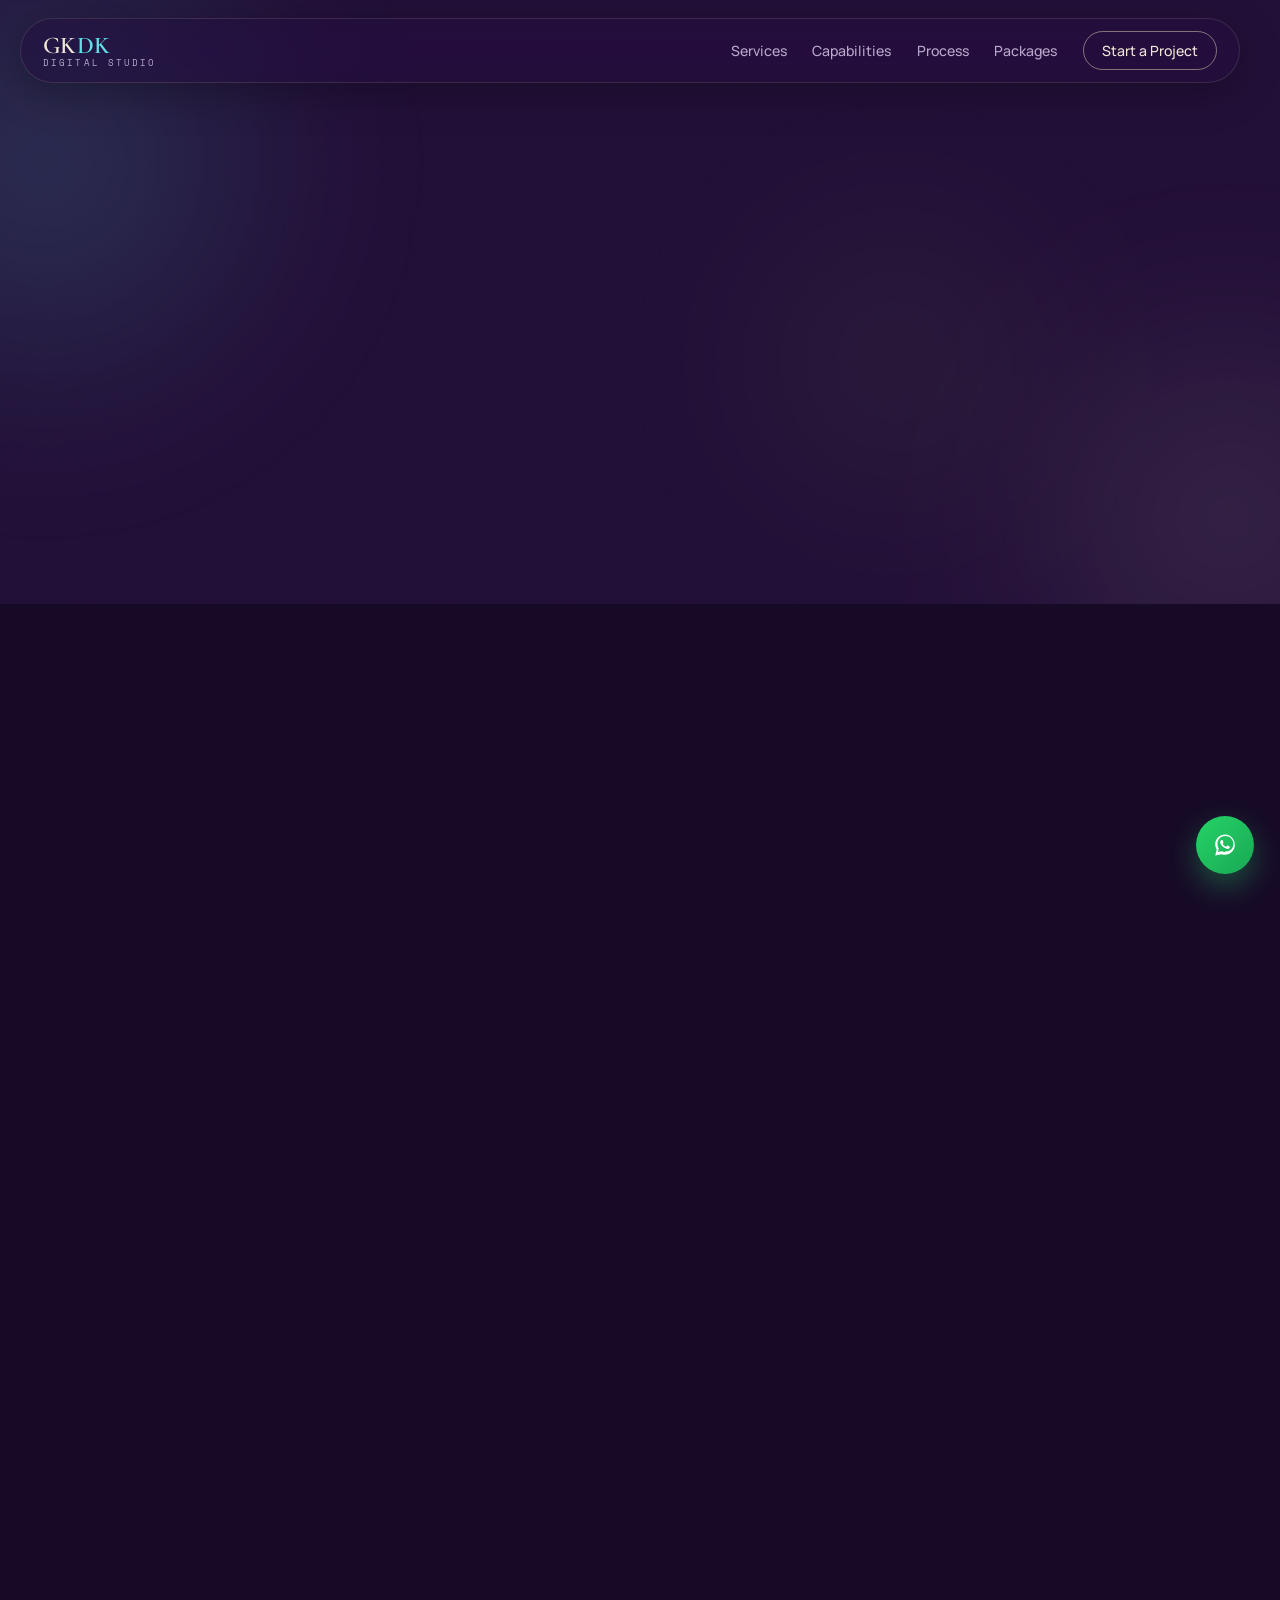
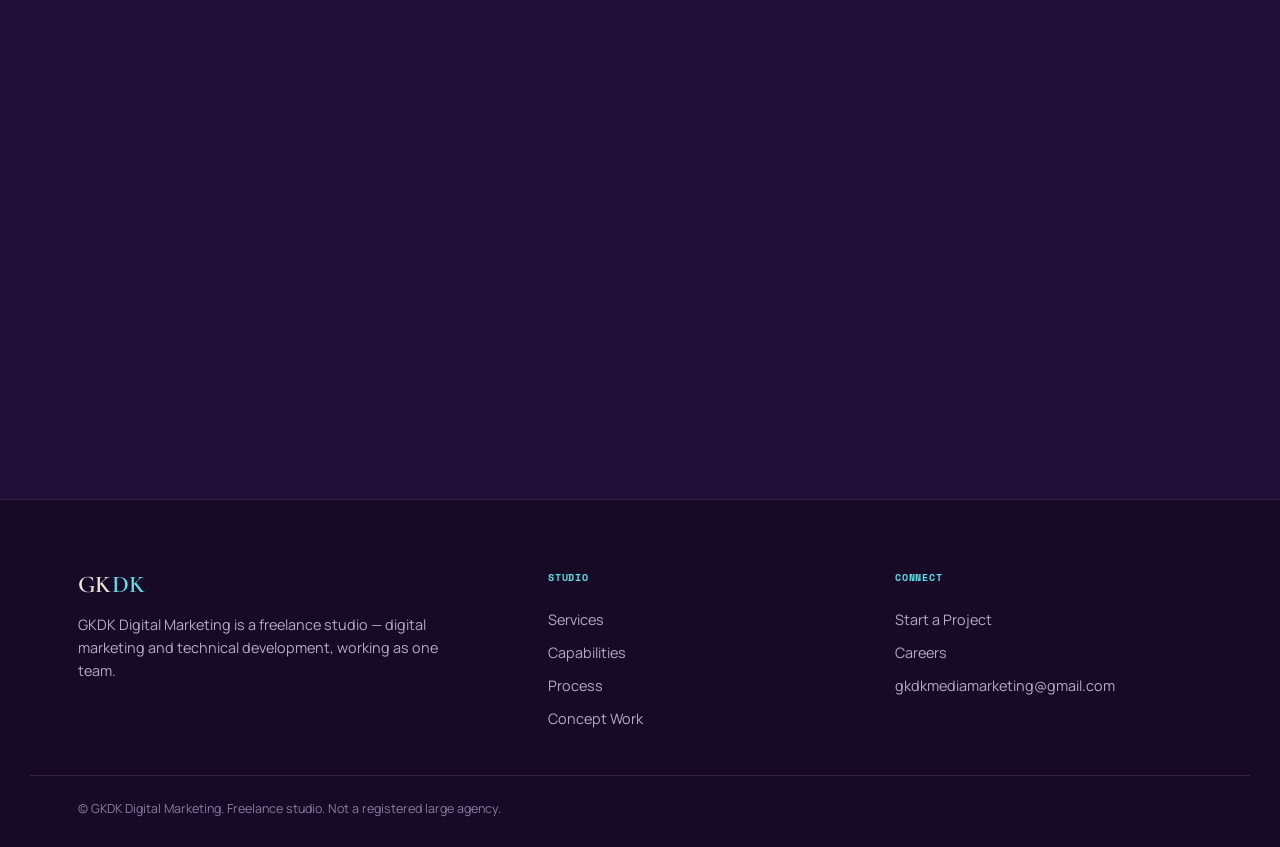
==== commit 6b456dcf: "Update opportunities.html" ====
--- a/opportunities.html
+++ b/opportunities.html
@@ -28,11 +28,11 @@
     </button>
 
     <div class="nav-menu" id="navMenu">
-      <a href="C:\Users\sudha\Downloads\files\index.html#pillars" class="nav-link">Services</a>
-      <a href="C:\Users\sudha\Downloads\files\index.html#matrix" class="nav-link">Capabilities</a>
-      <a href="C:\Users\sudha\Downloads\files\index.html#process" class="nav-link">Process</a>
-      <a href="C:\Users\sudha\Downloads\files\index.html#packages" class="nav-link">Packages</a>
-      <a href="C:\Users\sudha\Downloads\files\index.html#contact" class="nav-link nav-cta">Start a Project</a>
+      <a href="./index.html#pillars" class="nav-link">Services</a>
+      <a href="./index.html#matrix" class="nav-link">Capabilities</a>
+      <a href="./index.html#process" class="nav-link">Process</a>
+      <a href="./index.html#packages" class="nav-link">Packages</a>
+      <a href="./index.html#contact" class="nav-link nav-cta">Start a Project</a>
     </div>
   </nav>
 </header>
@@ -260,16 +260,16 @@
     </div>
     <div class="footer-links">
       <h4 class="mono">STUDIO</h4>
-      <a href="C:\Users\sudha\Downloads\files\index.html#pillars">Services</a>
-      <a href="C:\Users\sudha\Downloads\files\index.html#matrix">Capabilities</a>
-      <a href="C:\Users\sudha\Downloads\files\index.html#process">Process</a>
-      <a href="C:\Users\sudha\Downloads\files\index.html#concept">Concept Work</a>
+      <a href="./index.html#pillars">Services</a>
+      <a href="./index.html#matrix">Capabilities</a>
+      <a href="./index.html#process">Process</a>
+      <a href="./index.html#concept">Concept Work</a>
     </div>
     <div class="footer-links">
       <h4 class="mono">CONNECT</h4>
-      <a href="C:\Users\sudha\Downloads\files\index.html#contact">Start a Project</a>
+      <a href="./index.html#contact">Start a Project</a>
       <a href="opportunities.html">Careers</a>
-      <a href="mailto:gkdkdigital@gmail.com">gkdkdigital@gmail.com</a>
+      <a href="mailto:gkdkmediamarketing@gmail.com">gkdkmediamarketing@gmail.com</a>
     </div>
   </div>
   <div class="container footer-bottom">
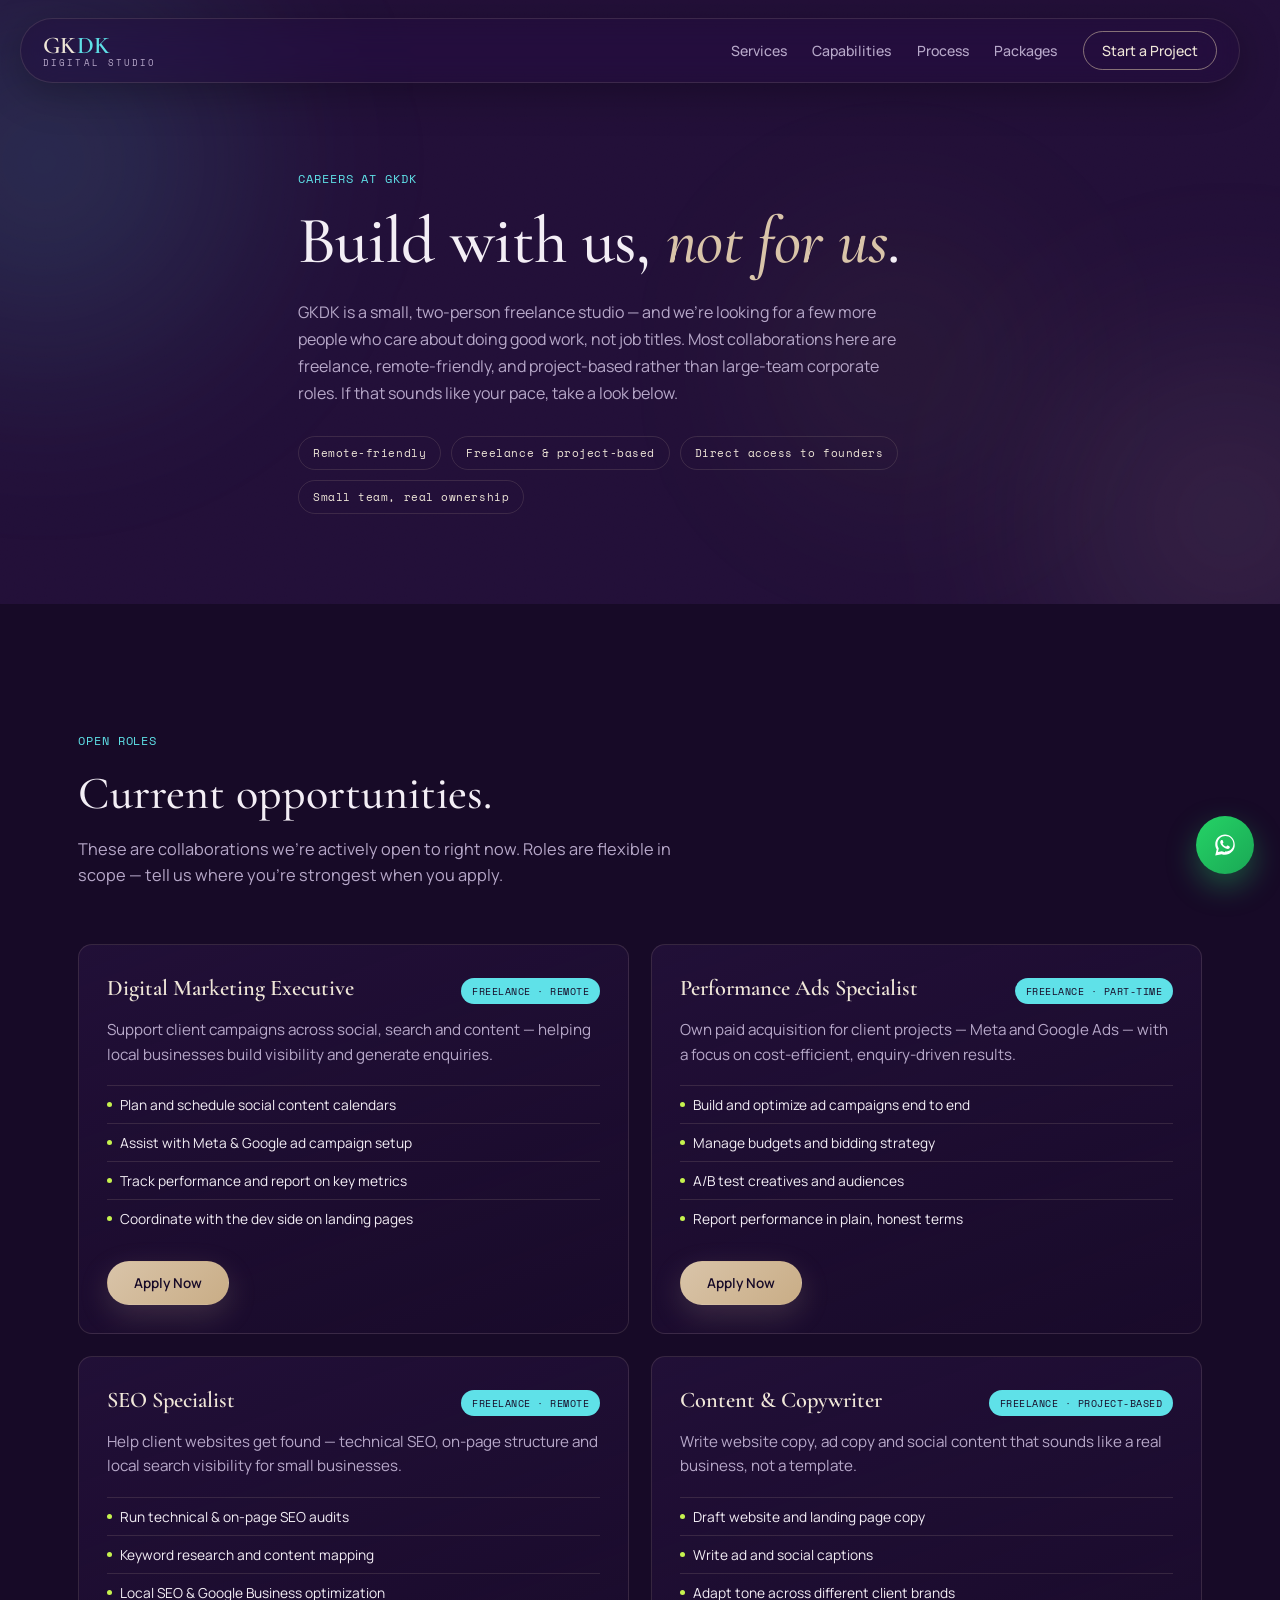
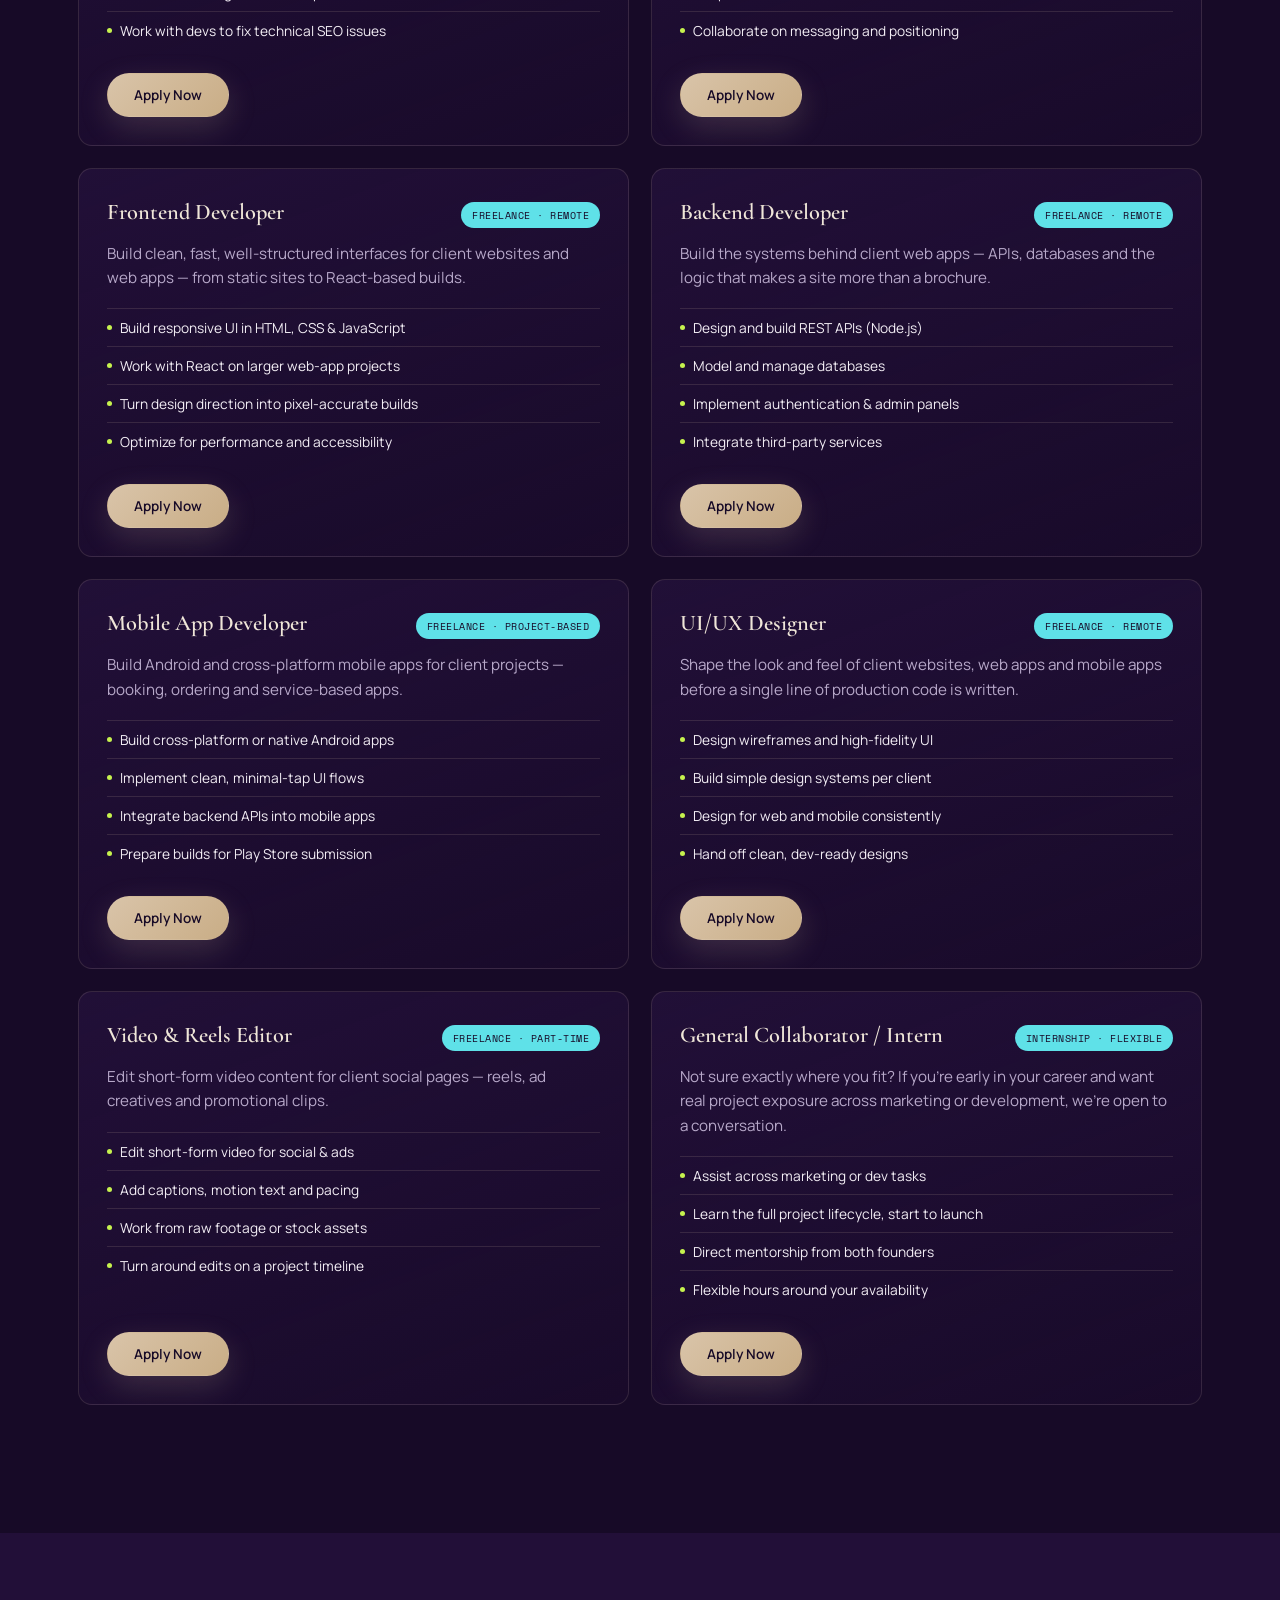
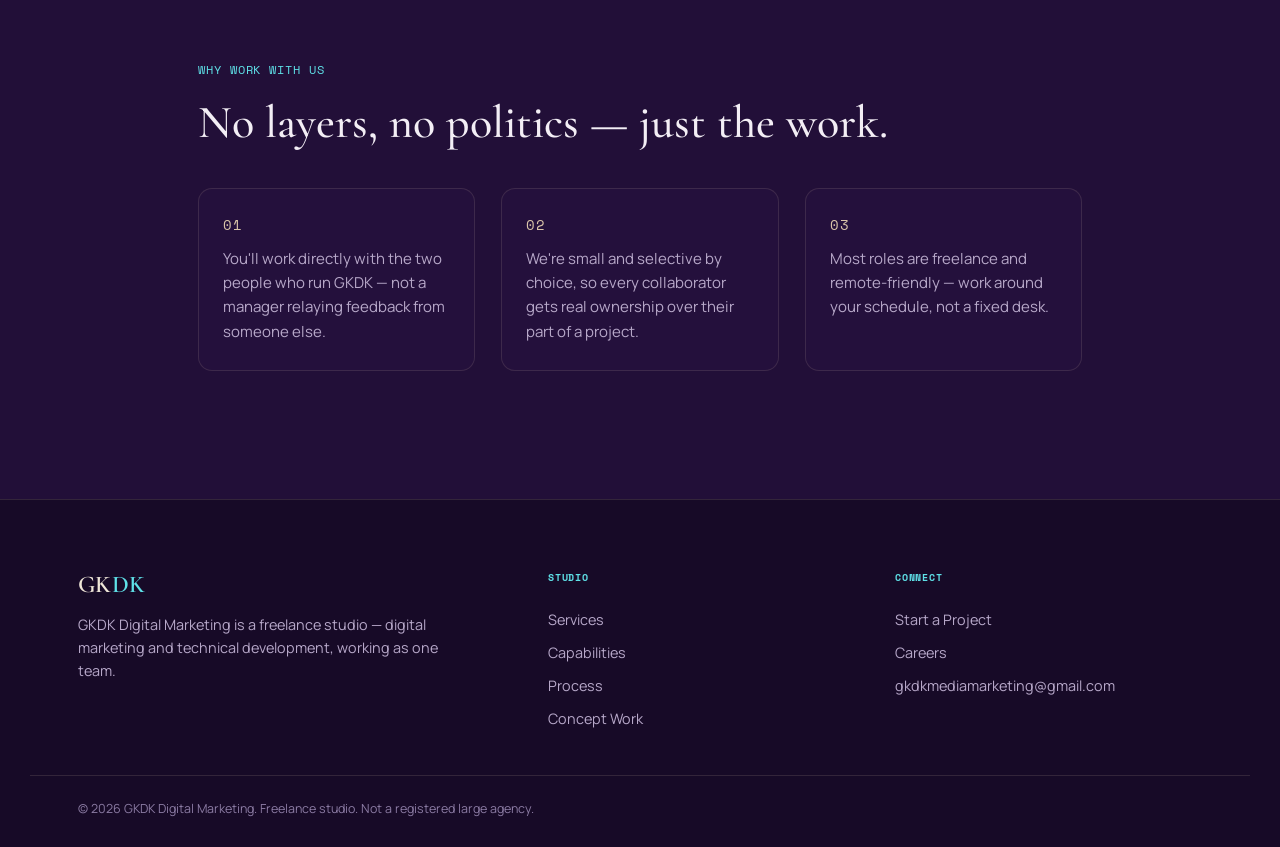
==== commit 750c51db: "Update opportunities.html" ====
--- a/opportunities.html
+++ b/opportunities.html
@@ -286,6 +286,6 @@
   </svg>
 </a>
 
-<script src="C:\Users\sudha\Downloads\files\script.js"></script>
+<script src="./script.js"></script>
 </body>
 </html>
